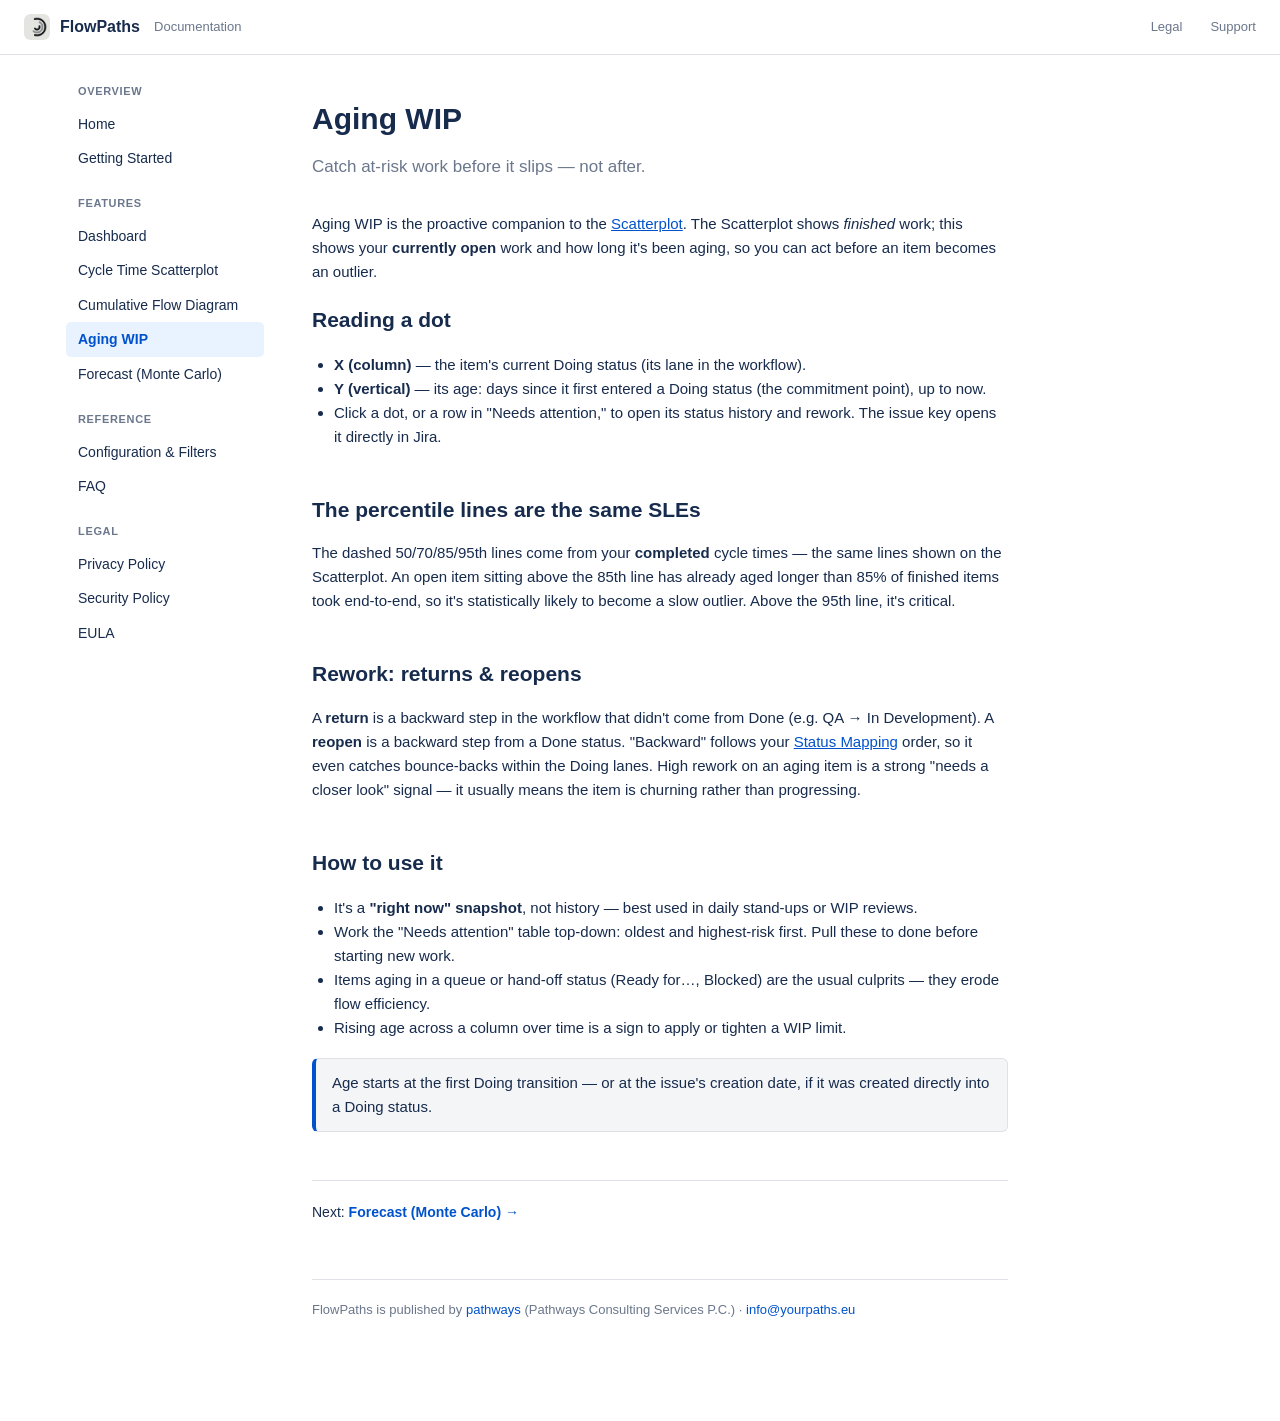
==== aging-wip.html @ b4229305 "Initial FlowPaths user documentation site Home, Getting Started, five feature pages (Dashboard, Scat" ====
<!doctype html>
<html lang="en">
<head>
<meta charset="utf-8">
<meta name="viewport" content="width=device-width, initial-scale=1">
<title>Aging WIP — FlowPaths Documentation</title>
<link rel="stylesheet" href="style.css">
</head>
<body>
<div class="topbar">
  <img src="assets/logo.png" alt="">
  <a class="name" href="index.html">FlowPaths</a>
  <span class="tag">Documentation</span>
  <div class="spacer"></div>
  <a class="ext" href="https://pathways-nb.github.io/flow-metrics-legal/">Legal</a>
  <a class="ext" href="mailto:info@yourpaths.eu">Support</a>
</div>
<div class="layout">
  <nav class="sidebar">
    <h4>Overview</h4>
    <a href="index.html">Home</a>
    <a href="getting-started.html">Getting Started</a>

    <h4>Features</h4>
    <a href="dashboard.html">Dashboard</a>
    <a href="scatterplot.html">Cycle Time Scatterplot</a>
    <a href="cumulative-flow.html">Cumulative Flow Diagram</a>
    <a href="aging-wip.html" class="active">Aging WIP</a>
    <a href="forecast.html">Forecast (Monte Carlo)</a>

    <h4>Reference</h4>
    <a href="configuration.html">Configuration &amp; Filters</a>
    <a href="faq.html">FAQ</a>

    <h4>Legal</h4>
    <a href="https://pathways-nb.github.io/flow-metrics-legal/privacy-policy.html">Privacy Policy</a>
    <a href="https://pathways-nb.github.io/flow-metrics-legal/security-policy.html">Security Policy</a>
    <a href="https://pathways-nb.github.io/flow-metrics-legal/eula.html">EULA</a>
  </nav>

  <main class="content">
    <h1>Aging WIP</h1>
    <p class="lede">Catch at-risk work before it slips — not after.</p>

    <p>
      Aging WIP is the proactive companion to the
      <a href="scatterplot.html">Scatterplot</a>. The Scatterplot shows
      <em>finished</em> work; this shows your <strong>currently open</strong>
      work and how long it's been aging, so you can act before an item
      becomes an outlier.
    </p>

    <h2>Reading a dot</h2>
    <ul>
      <li><strong>X (column)</strong> — the item's current Doing status (its lane in the workflow).</li>
      <li><strong>Y (vertical)</strong> — its age: days since it first entered a Doing status (the commitment point), up to now.</li>
      <li>Click a dot, or a row in "Needs attention," to open its status history and rework. The issue key opens it directly in Jira.</li>
    </ul>

    <h2>The percentile lines are the same SLEs</h2>
    <p>
      The dashed 50/70/85/95th lines come from your <strong>completed</strong>
      cycle times — the same lines shown on the Scatterplot. An open item
      sitting above the 85th line has already aged longer than 85% of
      finished items took end-to-end, so it's statistically likely to become
      a slow outlier. Above the 95th line, it's critical.
    </p>

    <h2>Rework: returns &amp; reopens</h2>
    <p>
      A <strong>return</strong> is a backward step in the workflow that
      didn't come from Done (e.g. QA → In Development). A
      <strong>reopen</strong> is a backward step from a Done status.
      "Backward" follows your <a href="configuration.html">Status Mapping</a>
      order, so it even catches bounce-backs within the Doing lanes. High
      rework on an aging item is a strong "needs a closer look" signal — it
      usually means the item is churning rather than progressing.
    </p>

    <h2>How to use it</h2>
    <ul>
      <li>It's a <strong>"right now" snapshot</strong>, not history — best used in daily stand-ups or WIP reviews.</li>
      <li>Work the "Needs attention" table top-down: oldest and highest-risk first. Pull these to done before starting new work.</li>
      <li>Items aging in a queue or hand-off status (Ready for…, Blocked) are the usual culprits — they erode flow efficiency.</li>
      <li>Rising age across a column over time is a sign to apply or tighten a WIP limit.</li>
    </ul>

    <p class="callout">
      Age starts at the first Doing transition — or at the issue's creation
      date, if it was created directly into a Doing status.
    </p>

    <div class="next-page">
      Next: <a href="forecast.html">Forecast (Monte Carlo) →</a>
    </div>

    <footer class="site-footer">
      FlowPaths is published by <a href="https://yourpaths.eu">pathways</a>
      (Pathways Consulting Services P.C.) &middot;
      <a href="mailto:info@yourpaths.eu">info@yourpaths.eu</a>
    </footer>
  </main>
</div>
</body>
</html>
---- style.css ----
* { box-sizing: border-box; }
:root {
  --blue: #0052CC;
  --ink: #172B4D;
  --muted: #6B778C;
  --border: #DFE1E6;
  --panel: #F4F5F7;
  --bg: #fff;
}
html, body { margin: 0; padding: 0; }
body {
  font-family: -apple-system, BlinkMacSystemFont, "Segoe UI", Roboto, sans-serif;
  color: var(--ink);
  background: var(--bg);
  line-height: 1.6;
}
a { color: var(--blue); }
code {
  background: var(--panel);
  padding: 1px 5px;
  border-radius: 3px;
  font-size: 0.9em;
}
pre {
  background: var(--panel);
  padding: 12px 16px;
  border-radius: 6px;
  overflow-x: auto;
}

/* Top bar */
.topbar {
  display: flex;
  align-items: center;
  gap: 10px;
  padding: 14px 24px;
  border-bottom: 1px solid var(--border);
  position: sticky;
  top: 0;
  background: #fff;
  z-index: 10;
}
.topbar img { width: 26px; height: 26px; border-radius: 6px; }
.topbar .name { font-weight: 700; font-size: 16px; color: var(--ink); text-decoration: none; }
.topbar .tag { color: var(--muted); font-size: 13px; margin-left: 4px; }
.topbar .spacer { flex: 1; }
.topbar .ext { font-size: 13px; color: var(--muted); text-decoration: none; margin-left: 18px; }
.topbar .ext:hover { color: var(--blue); }

/* Layout: sidebar + content */
.layout {
  display: flex;
  max-width: 1180px;
  margin: 0 auto;
}
.sidebar {
  width: 230px;
  flex-shrink: 0;
  padding: 28px 16px 60px;
  position: sticky;
  top: 55px;
  align-self: flex-start;
  max-height: calc(100vh - 55px);
  overflow-y: auto;
}
.sidebar h4 {
  font-size: 11px;
  text-transform: uppercase;
  letter-spacing: 0.06em;
  color: var(--muted);
  margin: 20px 12px 6px;
}
.sidebar h4:first-child { margin-top: 0; }
.sidebar a {
  display: block;
  padding: 6px 12px;
  border-radius: 5px;
  color: var(--ink);
  text-decoration: none;
  font-size: 14px;
}
.sidebar a:hover { background: var(--panel); }
.sidebar a.active { background: #E9F2FF; color: var(--blue); font-weight: 600; }

.content {
  flex: 1;
  min-width: 0;
  padding: 40px 32px 100px;
  max-width: 760px;
}
.content h1 { font-size: 30px; margin: 0 0 10px; }
.content .lede { font-size: 17px; color: var(--muted); margin: 0 0 32px; }
.content h2 { font-size: 21px; margin: 40px 0 12px; padding-top: 4px; }
.content h2:first-of-type { margin-top: 8px; }
.content h3 { font-size: 16px; margin: 26px 0 8px; }
.content p, .content li { color: var(--ink); font-size: 15px; }
.content ul, .content ol { padding-left: 22px; }

/* Cards for home page nav */
.card-grid {
  display: grid;
  grid-template-columns: repeat(auto-fill, minmax(210px, 1fr));
  gap: 14px;
  margin: 22px 0 8px;
}
.card {
  display: block;
  border: 1px solid var(--border);
  border-radius: 8px;
  padding: 16px 16px 18px;
  text-decoration: none;
  color: var(--ink);
}
.card:hover { border-color: var(--blue); box-shadow: 0 1px 4px rgba(9,30,66,0.1); }
.card .card-title { font-weight: 700; font-size: 15px; margin-bottom: 4px; }
.card .card-body { font-size: 13px; color: var(--muted); }

/* Callouts */
.callout {
  border: 1px solid var(--border);
  border-left: 4px solid var(--blue);
  background: var(--panel);
  border-radius: 6px;
  padding: 12px 16px;
  font-size: 14px;
  margin: 18px 0;
}
.callout strong { color: var(--ink); }

/* Steps */
.steps { padding-left: 0; list-style: none; counter-reset: step; }
.steps li {
  counter-increment: step;
  position: relative;
  padding-left: 36px;
  margin-bottom: 16px;
}
.steps li::before {
  content: counter(step);
  position: absolute;
  left: 0;
  top: 0;
  width: 24px;
  height: 24px;
  border-radius: 50%;
  background: var(--blue);
  color: #fff;
  font-size: 12px;
  font-weight: 700;
  display: flex;
  align-items: center;
  justify-content: center;
}

/* Definition table */
table { border-collapse: collapse; width: 100%; margin: 16px 0; font-size: 14px; }
th, td { border: 1px solid var(--border); padding: 8px 10px; text-align: left; vertical-align: top; }
th { background: var(--panel); }

/* FAQ */
.faq-item { border-bottom: 1px solid var(--border); padding: 16px 0; }
.faq-item:first-child { padding-top: 0; }
.faq-q { font-weight: 700; font-size: 15px; margin-bottom: 6px; }

.next-page {
  margin-top: 48px;
  padding-top: 20px;
  border-top: 1px solid var(--border);
  font-size: 14px;
}
.next-page a { text-decoration: none; font-weight: 600; }
.next-page a:hover { text-decoration: underline; }

footer.site-footer {
  margin-top: 56px;
  padding-top: 20px;
  border-top: 1px solid var(--border);
  font-size: 13px;
  color: var(--muted);
}
footer.site-footer a { color: var(--blue); text-decoration: none; }
footer.site-footer a:hover { text-decoration: underline; }

/* Mobile */
@media (max-width: 800px) {
  .layout { flex-direction: column; }
  .sidebar {
    width: auto;
    position: static;
    max-height: none;
    display: flex;
    flex-wrap: wrap;
    gap: 4px;
    padding: 16px;
    border-bottom: 1px solid var(--border);
  }
  .sidebar h4 { display: none; }
  .sidebar a { padding: 5px 10px; font-size: 13px; }
  .content { padding: 28px 20px 60px; max-width: none; }
}
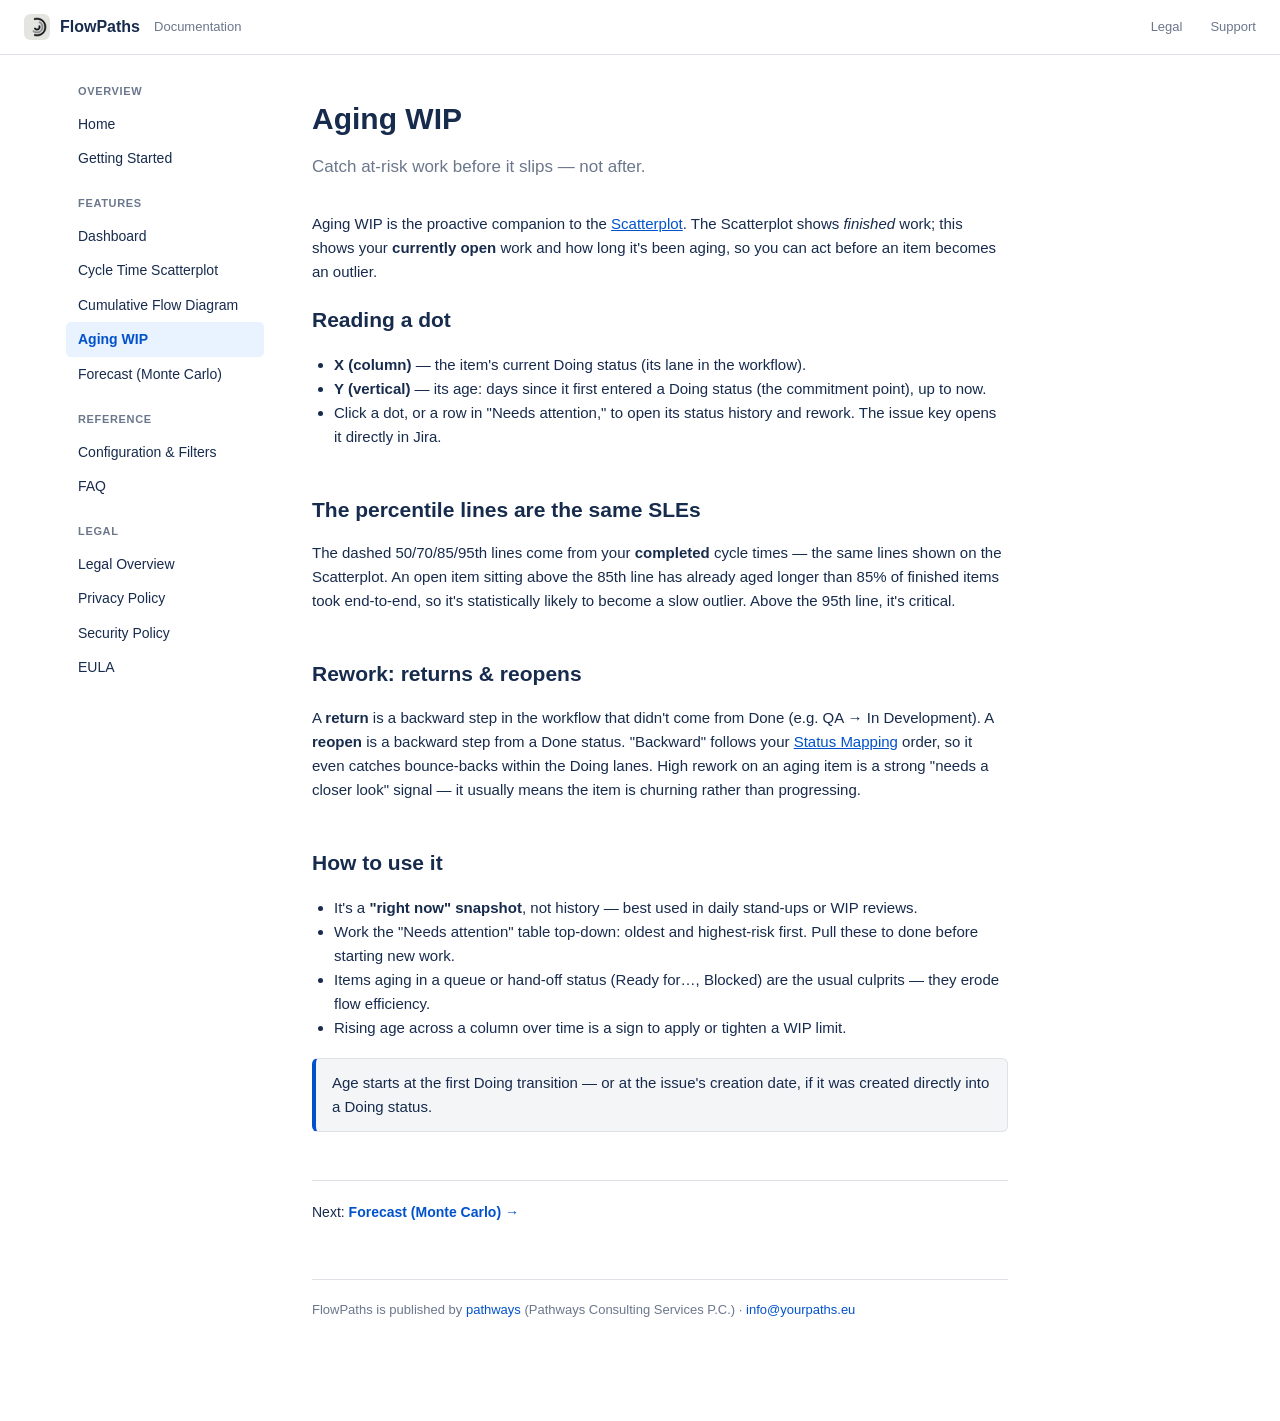
==== commit a42483f1: "Add Legal Overview link to sidebar's Legal section Completes the cross-site navigation loop with flo" ====
--- a/aging-wip.html
+++ b/aging-wip.html
@@ -33,6 +33,7 @@
     <a href="faq.html">FAQ</a>
 
     <h4>Legal</h4>
+    <a href="https://pathways-nb.github.io/flow-metrics-legal/">Legal Overview</a>
     <a href="https://pathways-nb.github.io/flow-metrics-legal/privacy-policy.html">Privacy Policy</a>
     <a href="https://pathways-nb.github.io/flow-metrics-legal/security-policy.html">Security Policy</a>
     <a href="https://pathways-nb.github.io/flow-metrics-legal/eula.html">EULA</a>
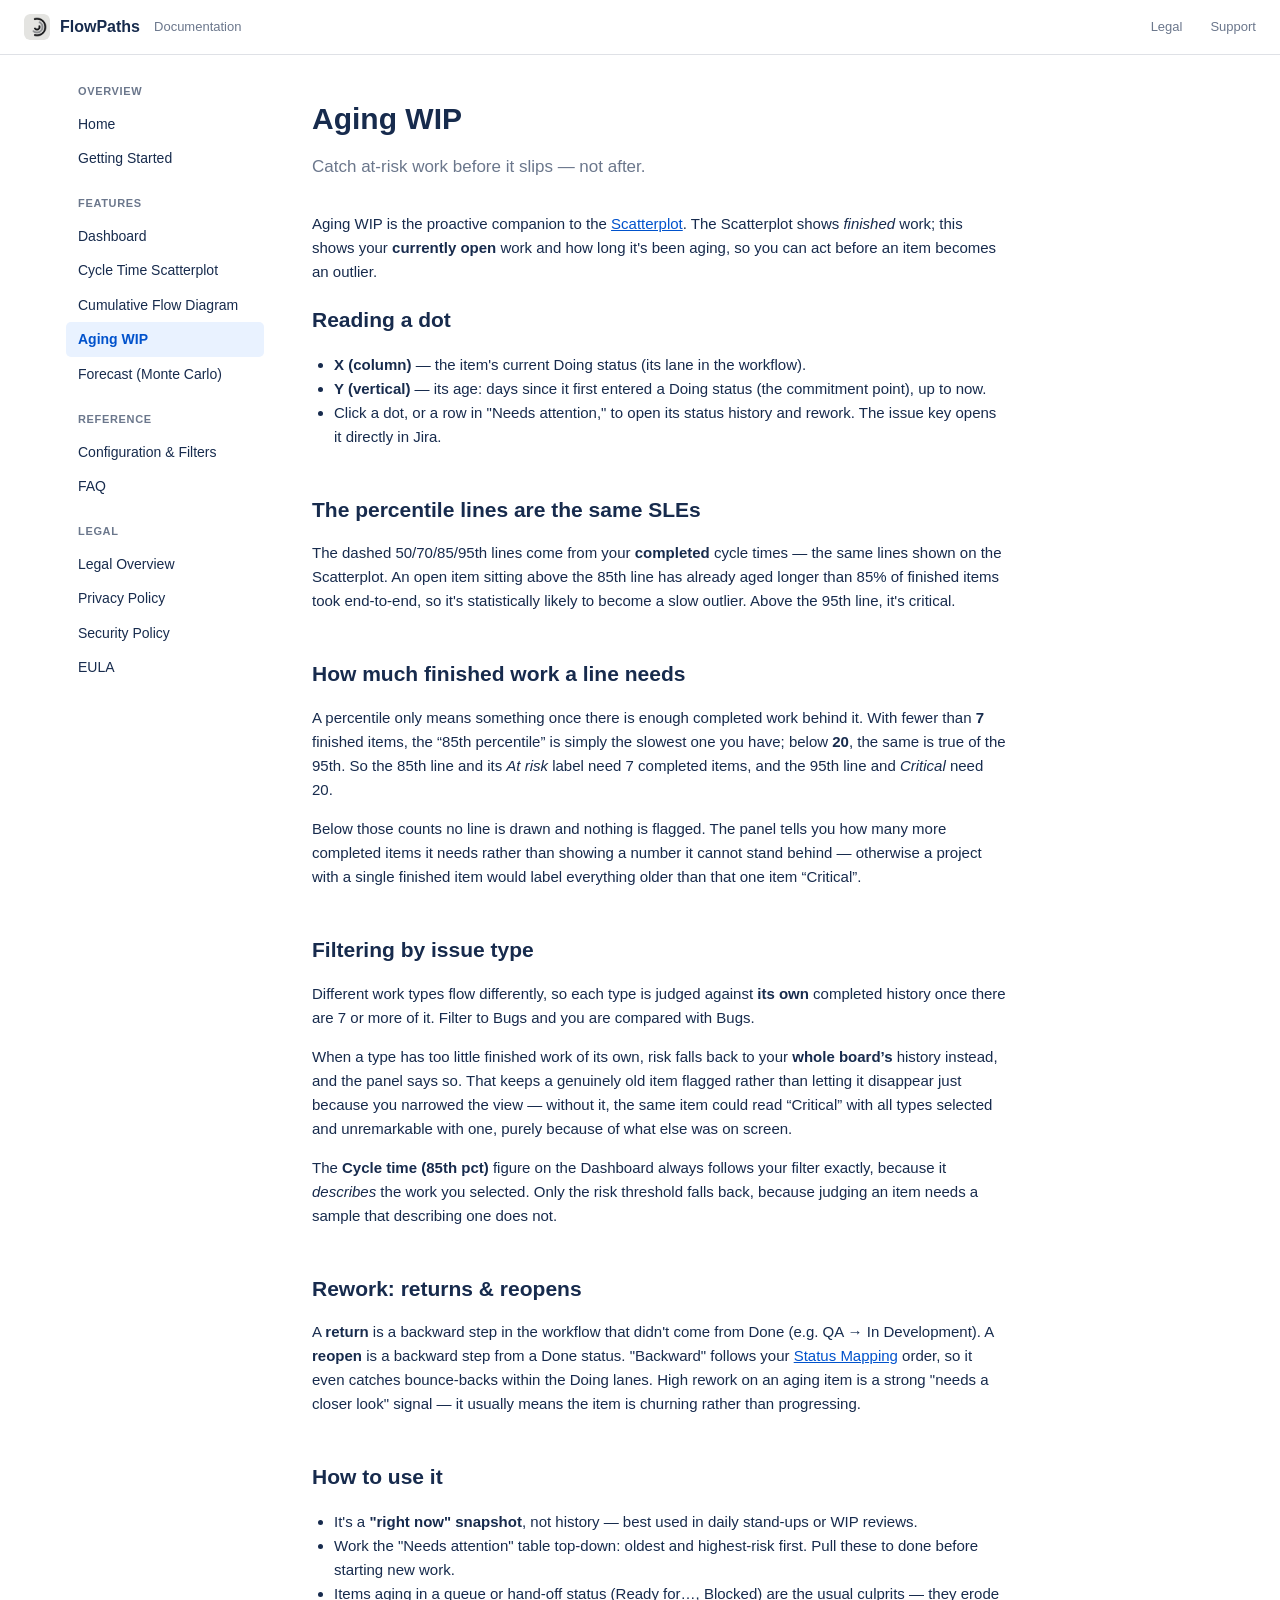
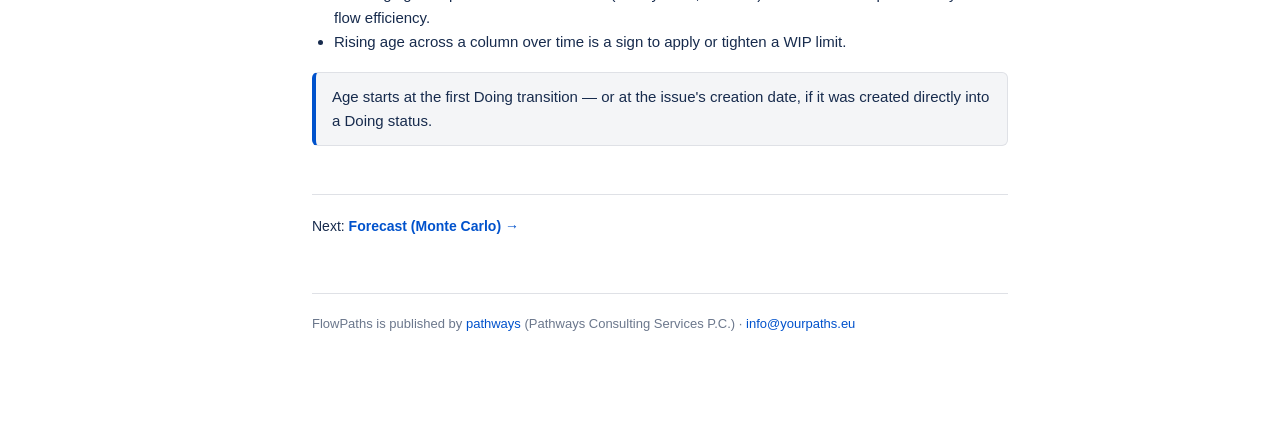
==== commit 22a8c4f4: "Document how much finished work a risk flag needs Adds the sample requirement (7 completed items for" ====
--- a/aging-wip.html
+++ b/aging-wip.html
@@ -67,6 +67,44 @@
       a slow outlier. Above the 95th line, it's critical.
     </p>
 
+    <h2>How much finished work a line needs</h2>
+    <p>
+      A percentile only means something once there is enough completed work
+      behind it. With fewer than <strong>7</strong> finished items, the
+      &ldquo;85th percentile&rdquo; is simply the slowest one you have; below
+      <strong> 20</strong>, the same is true of the 95th. So the 85th line and
+      its <em>At risk</em> label need 7 completed items, and the 95th line and
+      <em>Critical</em> need 20.
+    </p>
+    <p>
+      Below those counts no line is drawn and nothing is flagged. The panel
+      tells you how many more completed items it needs rather than showing a
+      number it cannot stand behind &mdash; otherwise a project with a single
+      finished item would label everything older than that one item
+      &ldquo;Critical&rdquo;.
+    </p>
+
+    <h2>Filtering by issue type</h2>
+    <p>
+      Different work types flow differently, so each type is judged against
+      <strong> its own</strong> completed history once there are 7 or more of
+      it. Filter to Bugs and you are compared with Bugs.
+    </p>
+    <p>
+      When a type has too little finished work of its own, risk falls back to
+      your <strong>whole board&rsquo;s</strong> history instead, and the panel
+      says so. That keeps a genuinely old item flagged rather than letting it
+      disappear just because you narrowed the view &mdash; without it, the same
+      item could read &ldquo;Critical&rdquo; with all types selected and
+      unremarkable with one, purely because of what else was on screen.
+    </p>
+    <p>
+      The <strong>Cycle time (85th pct)</strong> figure on the Dashboard always
+      follows your filter exactly, because it <em>describes</em> the work you
+      selected. Only the risk threshold falls back, because judging an item
+      needs a sample that describing one does not.
+    </p>
+
     <h2>Rework: returns &amp; reopens</h2>
     <p>
       A <strong>return</strong> is a backward step in the workflow that
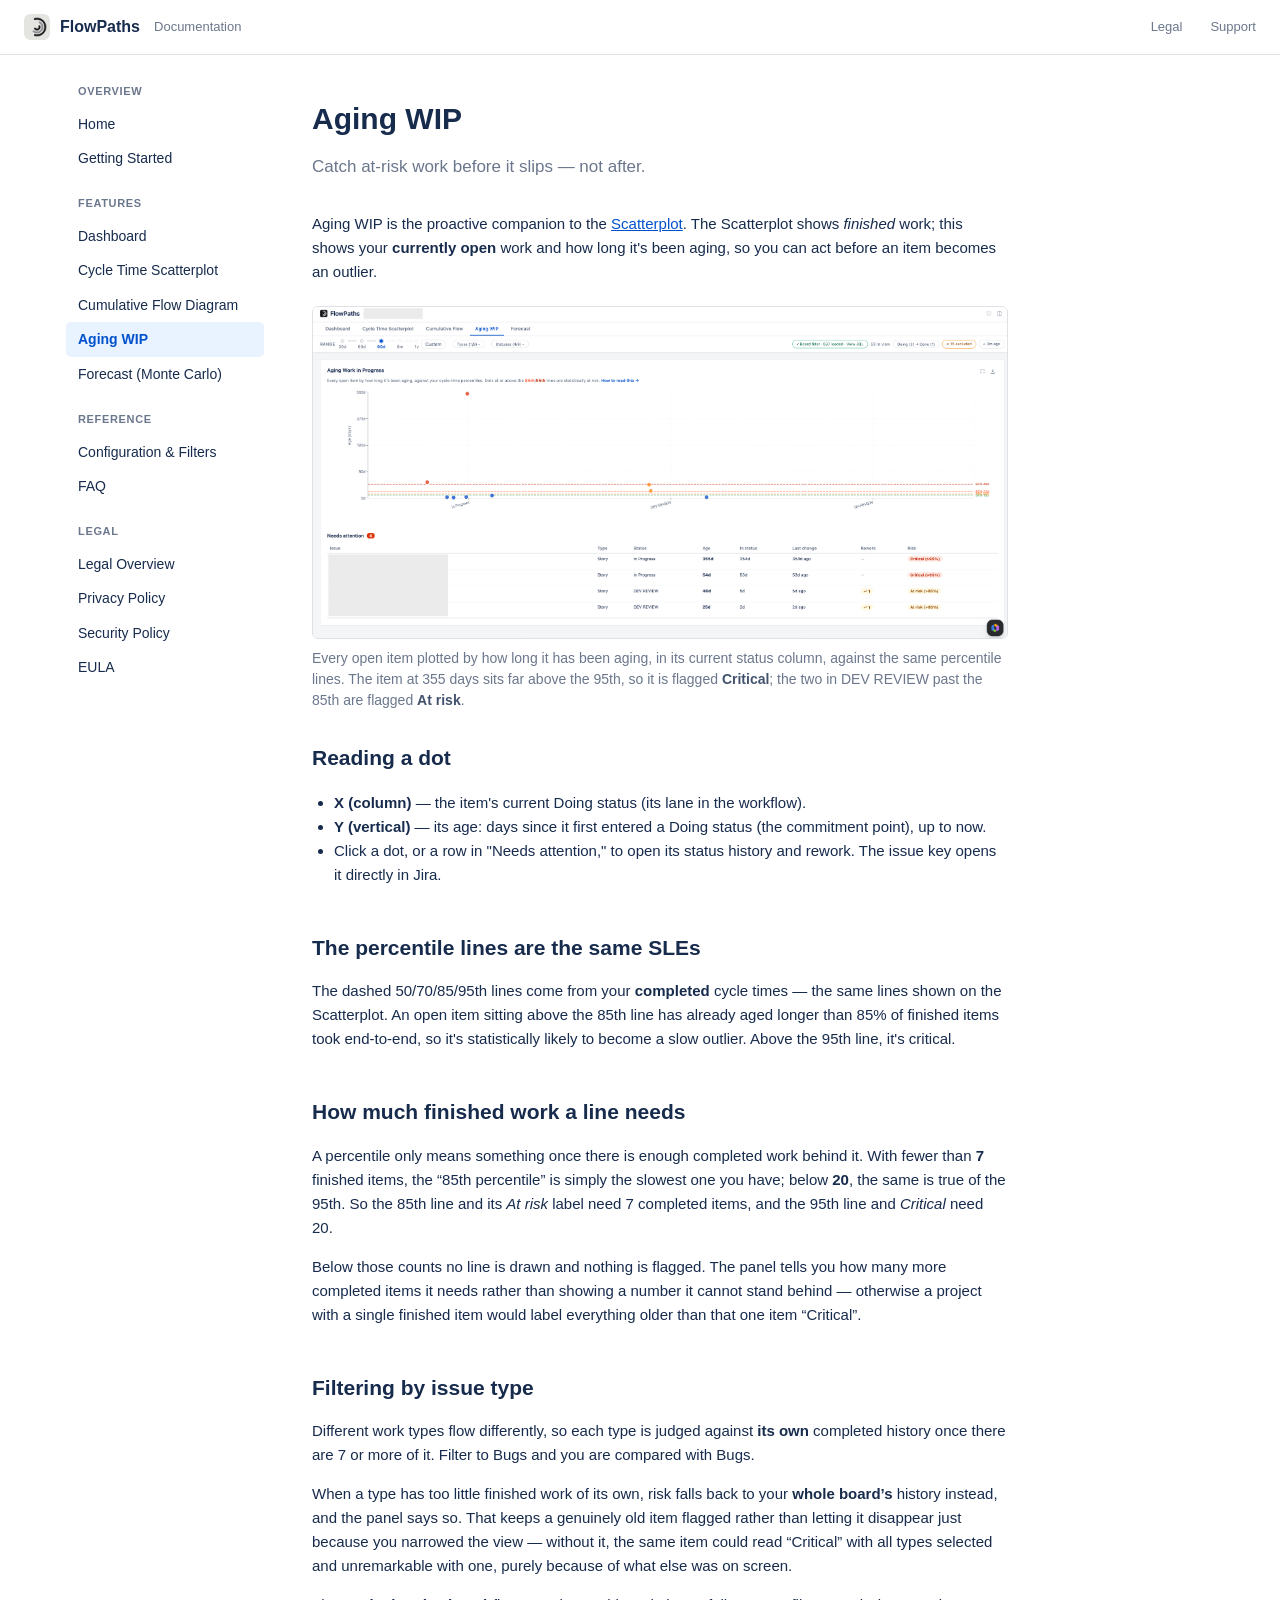
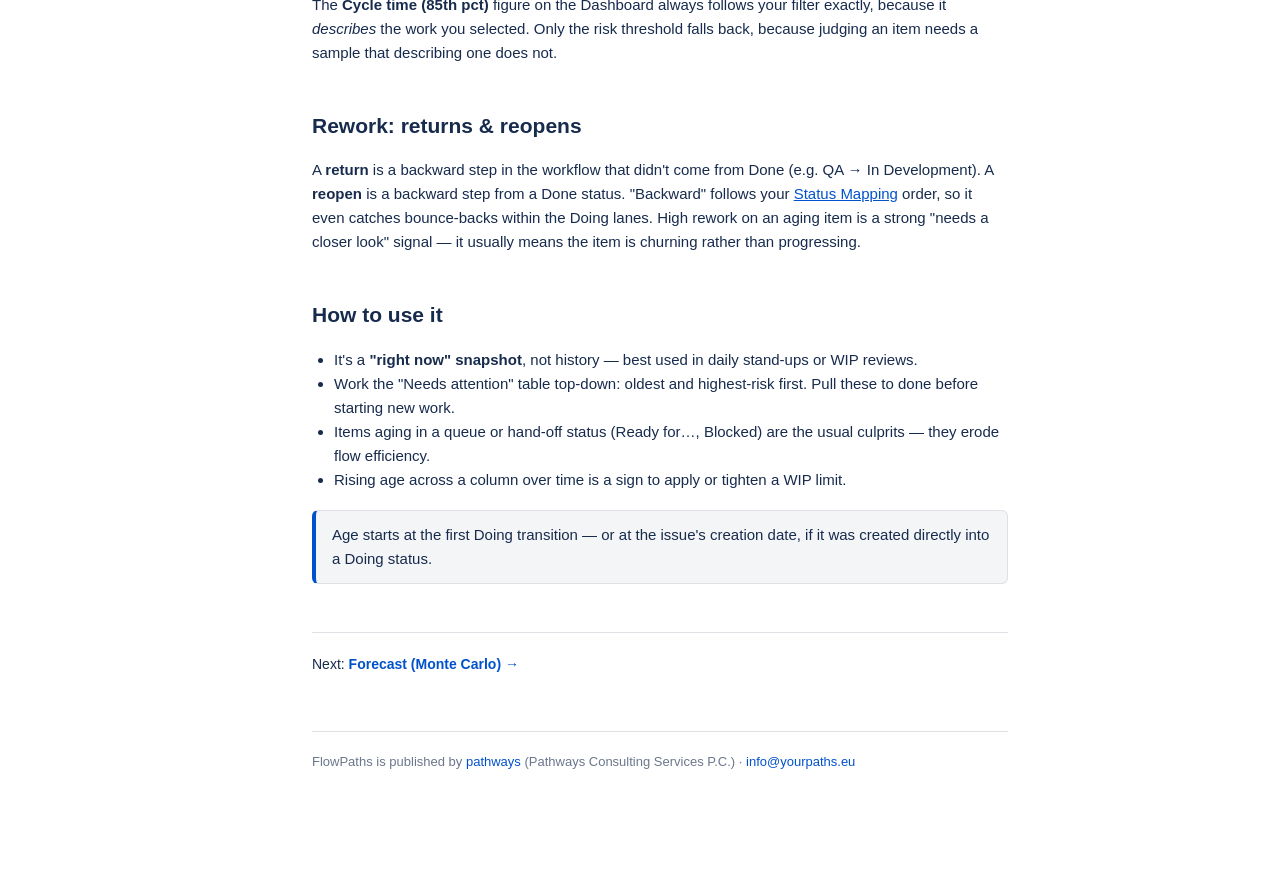
==== commit b5169e10: "Show the app instead of only describing it Thirteen screenshots across seven pages. Every one is red" ====
--- a/aging-wip.html
+++ b/aging-wip.html
@@ -50,6 +50,11 @@
       work and how long it's been aging, so you can act before an item
       becomes an outlier.
     </p>
+
+    <figure class="shot">
+      <img src="assets/img/aging-wip.png" alt="Aging WIP chart with items plotted by age against percentile lines, and the Needs attention table" loading="lazy">
+      <figcaption>Every open item plotted by how long it has been aging, in its current status column, against the same percentile lines. The item at 355 days sits far above the 95th, so it is flagged <strong>Critical</strong>; the two in DEV REVIEW past the 85th are flagged <strong>At risk</strong>.</figcaption>
+    </figure>
 
     <h2>Reading a dot</h2>
     <ul>
--- a/style.css
+++ b/style.css
@@ -198,3 +198,26 @@
   .sidebar a { padding: 5px 10px; font-size: 13px; }
   .content { padding: 28px 20px 60px; max-width: none; }
 }
+
+/* ── Screenshots ──────────────────────────────────────────────────────────
+   Every screenshot is redacted: board name, issue keys and summaries are
+   blanked. Only generic workflow statuses and issue types remain visible. */
+.shot { margin: 22px 0 26px; }
+.shot img {
+  display: block;
+  width: 100%;
+  height: auto;
+  border: 1px solid #DFE1E6;
+  border-radius: 6px;
+  background: #fff;
+}
+.shot figcaption {
+  margin-top: 9px;
+  font-size: 14px;
+  line-height: 1.5;
+  color: #6B778C;
+}
+.shot figcaption strong { color: #42526E; }
+@media (prefers-color-scheme: dark) {
+  .shot img { border-color: #2C333A; }
+}
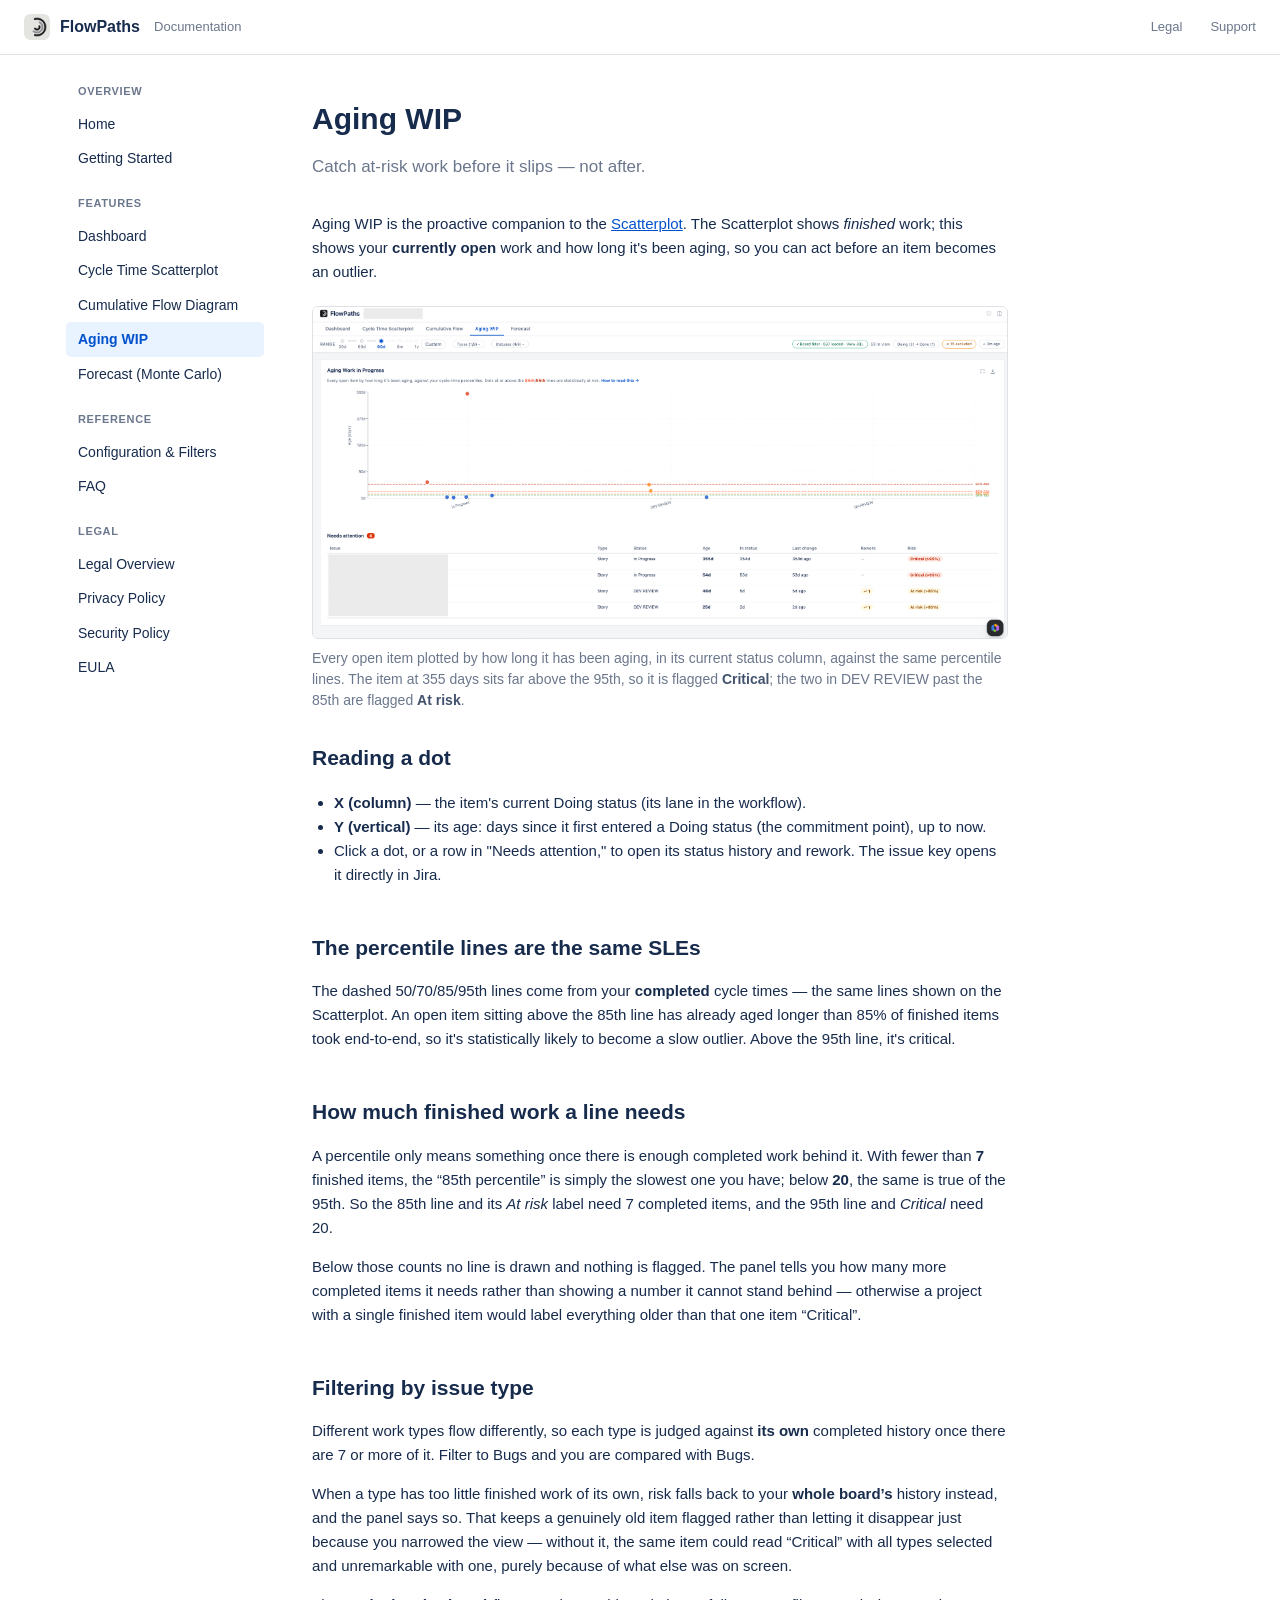
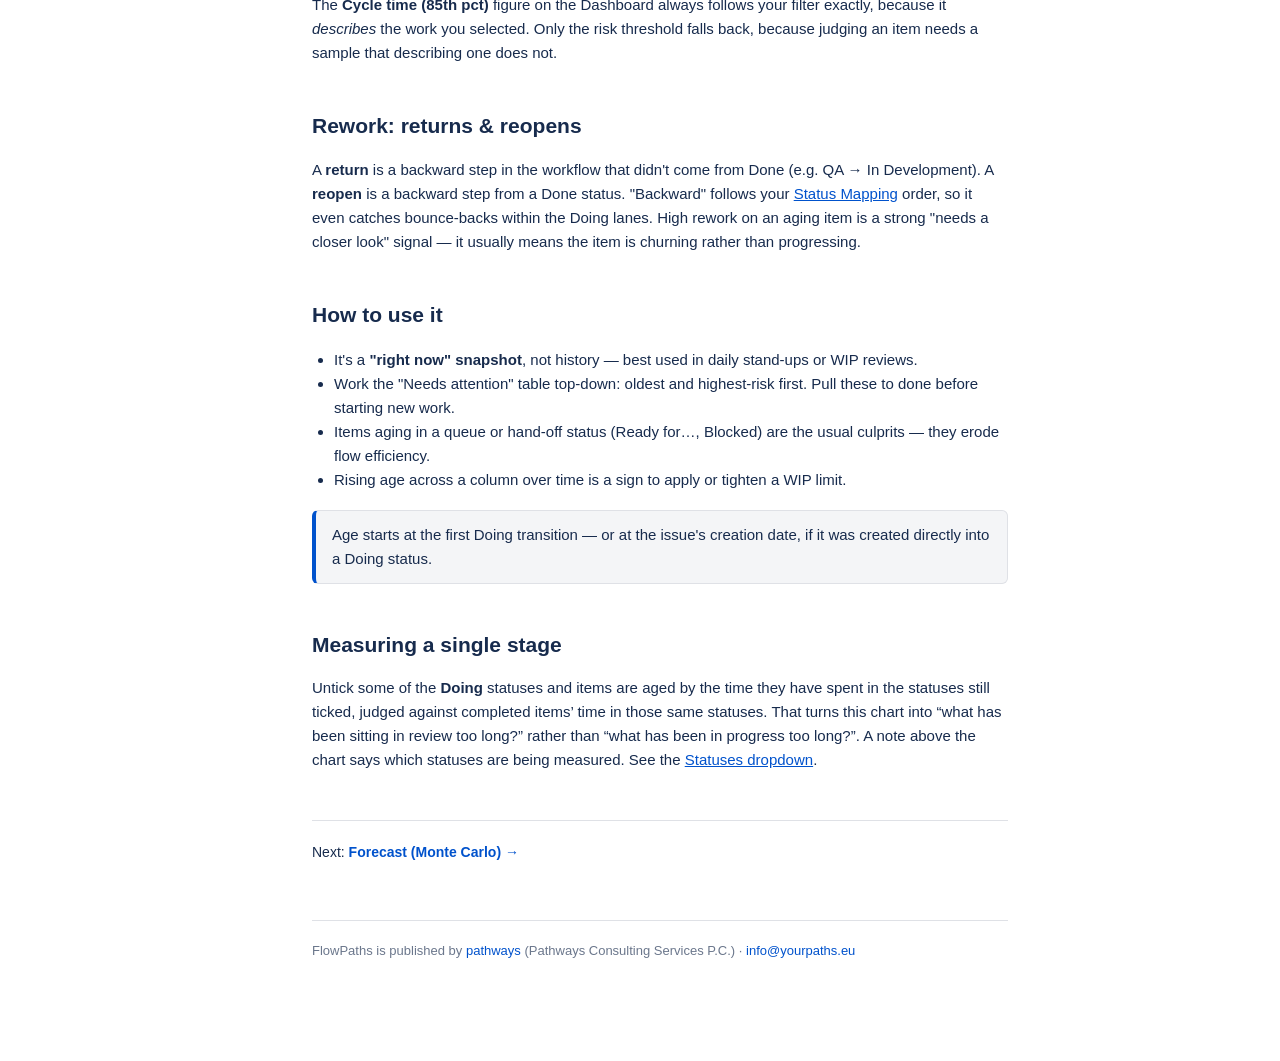
==== commit de6241bb: "Document the status measure, CSV export and what happens if a subscription lapses The app moved from" ====
--- a/aging-wip.html
+++ b/aging-wip.html
@@ -134,6 +134,16 @@
       date, if it was created directly into a Doing status.
     </p>
 
+    <h2 id="measure">Measuring a single stage</h2>
+    <p>
+      Untick some of the <strong>Doing</strong> statuses and items are aged by
+      the time they have spent in the statuses still ticked, judged against
+      completed items&rsquo; time in those same statuses. That turns this chart
+      into &ldquo;what has been sitting in review too long?&rdquo; rather than
+      &ldquo;what has been in progress too long?&rdquo;. A note above the chart
+      says which statuses are being measured. See the <a href="configuration.html#statuses">Statuses dropdown</a>.
+    </p>
+
     <div class="next-page">
       Next: <a href="forecast.html">Forecast (Monte Carlo) →</a>
     </div>
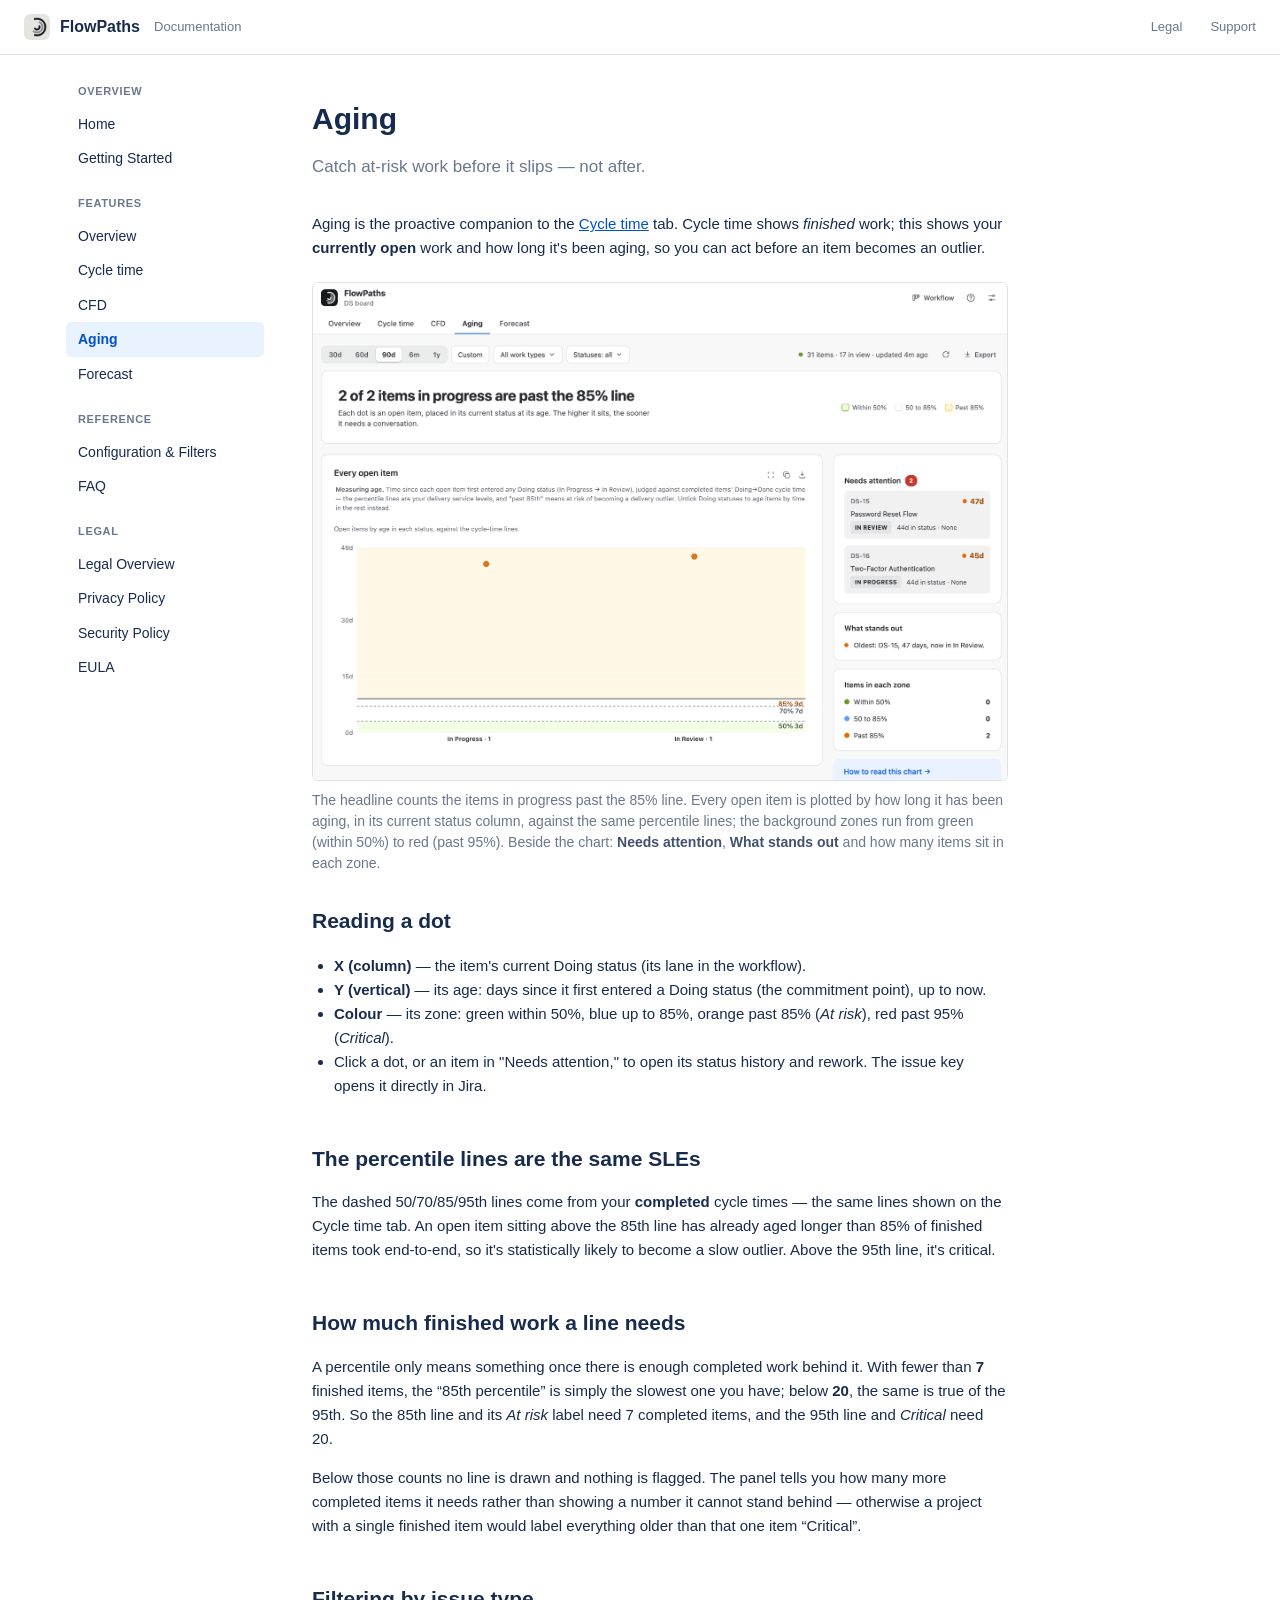
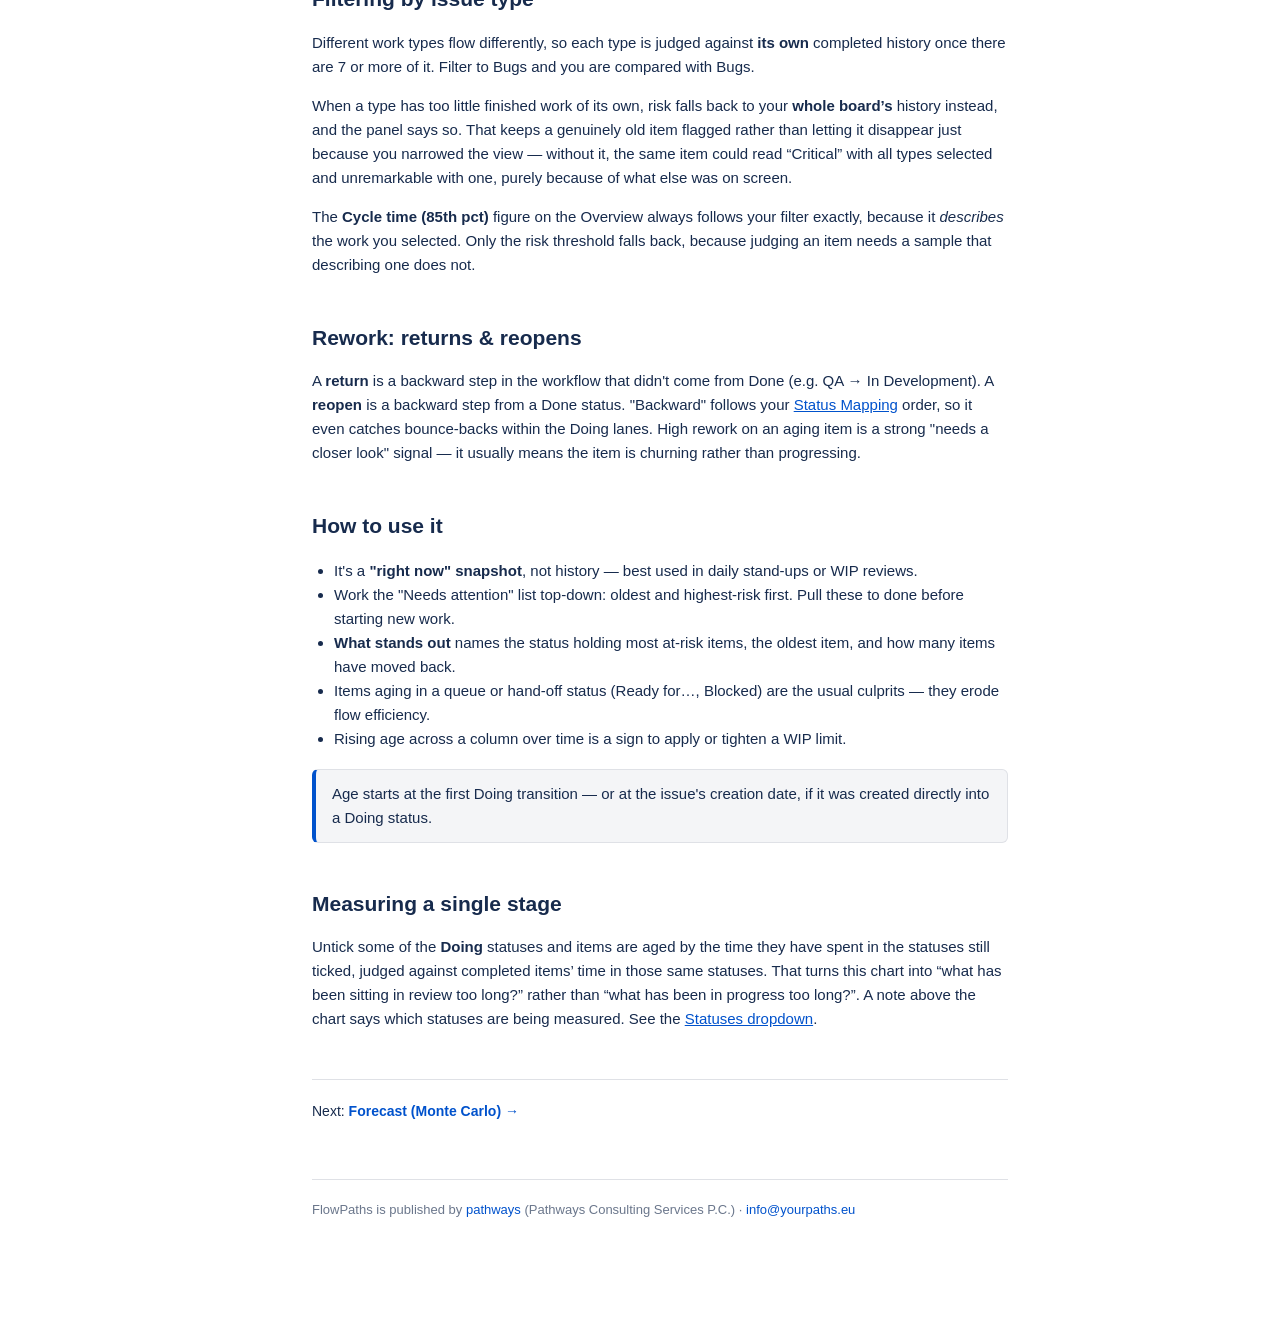
==== commit eb3406b6: "Update the docs for the 5.11.0 redesign Tab names follow the app (Overview, Cycle time, CFD, Aging, " ====
--- a/aging-wip.html
+++ b/aging-wip.html
@@ -3,7 +3,7 @@
 <head>
 <meta charset="utf-8">
 <meta name="viewport" content="width=device-width, initial-scale=1">
-<title>Aging WIP — FlowPaths Documentation</title>
+<title>Aging — FlowPaths Documentation</title>
 <link rel="stylesheet" href="style.css">
 </head>
 <body>
@@ -22,11 +22,11 @@
     <a href="getting-started.html">Getting Started</a>
 
     <h4>Features</h4>
-    <a href="dashboard.html">Dashboard</a>
-    <a href="scatterplot.html">Cycle Time Scatterplot</a>
-    <a href="cumulative-flow.html">Cumulative Flow Diagram</a>
-    <a href="aging-wip.html" class="active">Aging WIP</a>
-    <a href="forecast.html">Forecast (Monte Carlo)</a>
+    <a href="dashboard.html">Overview</a>
+    <a href="scatterplot.html">Cycle time</a>
+    <a href="cumulative-flow.html">CFD</a>
+    <a href="aging-wip.html" class="active">Aging</a>
+    <a href="forecast.html">Forecast</a>
 
     <h4>Reference</h4>
     <a href="configuration.html">Configuration &amp; Filters</a>
@@ -40,33 +40,34 @@
   </nav>
 
   <main class="content">
-    <h1>Aging WIP</h1>
+    <h1>Aging</h1>
     <p class="lede">Catch at-risk work before it slips — not after.</p>
 
     <p>
-      Aging WIP is the proactive companion to the
-      <a href="scatterplot.html">Scatterplot</a>. The Scatterplot shows
+      Aging is the proactive companion to the
+      <a href="scatterplot.html">Cycle time</a> tab. Cycle time shows
       <em>finished</em> work; this shows your <strong>currently open</strong>
       work and how long it's been aging, so you can act before an item
       becomes an outlier.
     </p>
 
     <figure class="shot">
-      <img src="assets/img/aging-wip.png" alt="Aging WIP chart with items plotted by age against percentile lines, and the Needs attention table" loading="lazy">
-      <figcaption>Every open item plotted by how long it has been aging, in its current status column, against the same percentile lines. The item at 355 days sits far above the 95th, so it is flagged <strong>Critical</strong>; the two in DEV REVIEW past the 85th are flagged <strong>At risk</strong>.</figcaption>
+      <img src="assets/img/aging-wip.png" alt="Aging tab: open items plotted by age in coloured zones, with Needs attention and findings beside the chart" loading="lazy">
+      <figcaption>The headline counts the items in progress past the 85% line. Every open item is plotted by how long it has been aging, in its current status column, against the same percentile lines; the background zones run from green (within 50%) to red (past 95%). Beside the chart: <strong>Needs attention</strong>, <strong>What stands out</strong> and how many items sit in each zone.</figcaption>
     </figure>
 
     <h2>Reading a dot</h2>
     <ul>
       <li><strong>X (column)</strong> — the item's current Doing status (its lane in the workflow).</li>
       <li><strong>Y (vertical)</strong> — its age: days since it first entered a Doing status (the commitment point), up to now.</li>
-      <li>Click a dot, or a row in "Needs attention," to open its status history and rework. The issue key opens it directly in Jira.</li>
+      <li><strong>Colour</strong> — its zone: green within 50%, blue up to 85%, orange past 85% (<em>At risk</em>), red past 95% (<em>Critical</em>).</li>
+      <li>Click a dot, or an item in "Needs attention," to open its status history and rework. The issue key opens it directly in Jira.</li>
     </ul>
 
     <h2>The percentile lines are the same SLEs</h2>
     <p>
       The dashed 50/70/85/95th lines come from your <strong>completed</strong>
-      cycle times — the same lines shown on the Scatterplot. An open item
+      cycle times — the same lines shown on the Cycle time tab. An open item
       sitting above the 85th line has already aged longer than 85% of
       finished items took end-to-end, so it's statistically likely to become
       a slow outlier. Above the 95th line, it's critical.
@@ -104,7 +105,7 @@
       unremarkable with one, purely because of what else was on screen.
     </p>
     <p>
-      The <strong>Cycle time (85th pct)</strong> figure on the Dashboard always
+      The <strong>Cycle time (85th pct)</strong> figure on the Overview always
       follows your filter exactly, because it <em>describes</em> the work you
       selected. Only the risk threshold falls back, because judging an item
       needs a sample that describing one does not.
@@ -124,7 +125,8 @@
     <h2>How to use it</h2>
     <ul>
       <li>It's a <strong>"right now" snapshot</strong>, not history — best used in daily stand-ups or WIP reviews.</li>
-      <li>Work the "Needs attention" table top-down: oldest and highest-risk first. Pull these to done before starting new work.</li>
+      <li>Work the "Needs attention" list top-down: oldest and highest-risk first. Pull these to done before starting new work.</li>
+      <li><strong>What stands out</strong> names the status holding most at-risk items, the oldest item, and how many items have moved back.</li>
       <li>Items aging in a queue or hand-off status (Ready for…, Blocked) are the usual culprits — they erode flow efficiency.</li>
       <li>Rising age across a column over time is a sign to apply or tighten a WIP limit.</li>
     </ul>
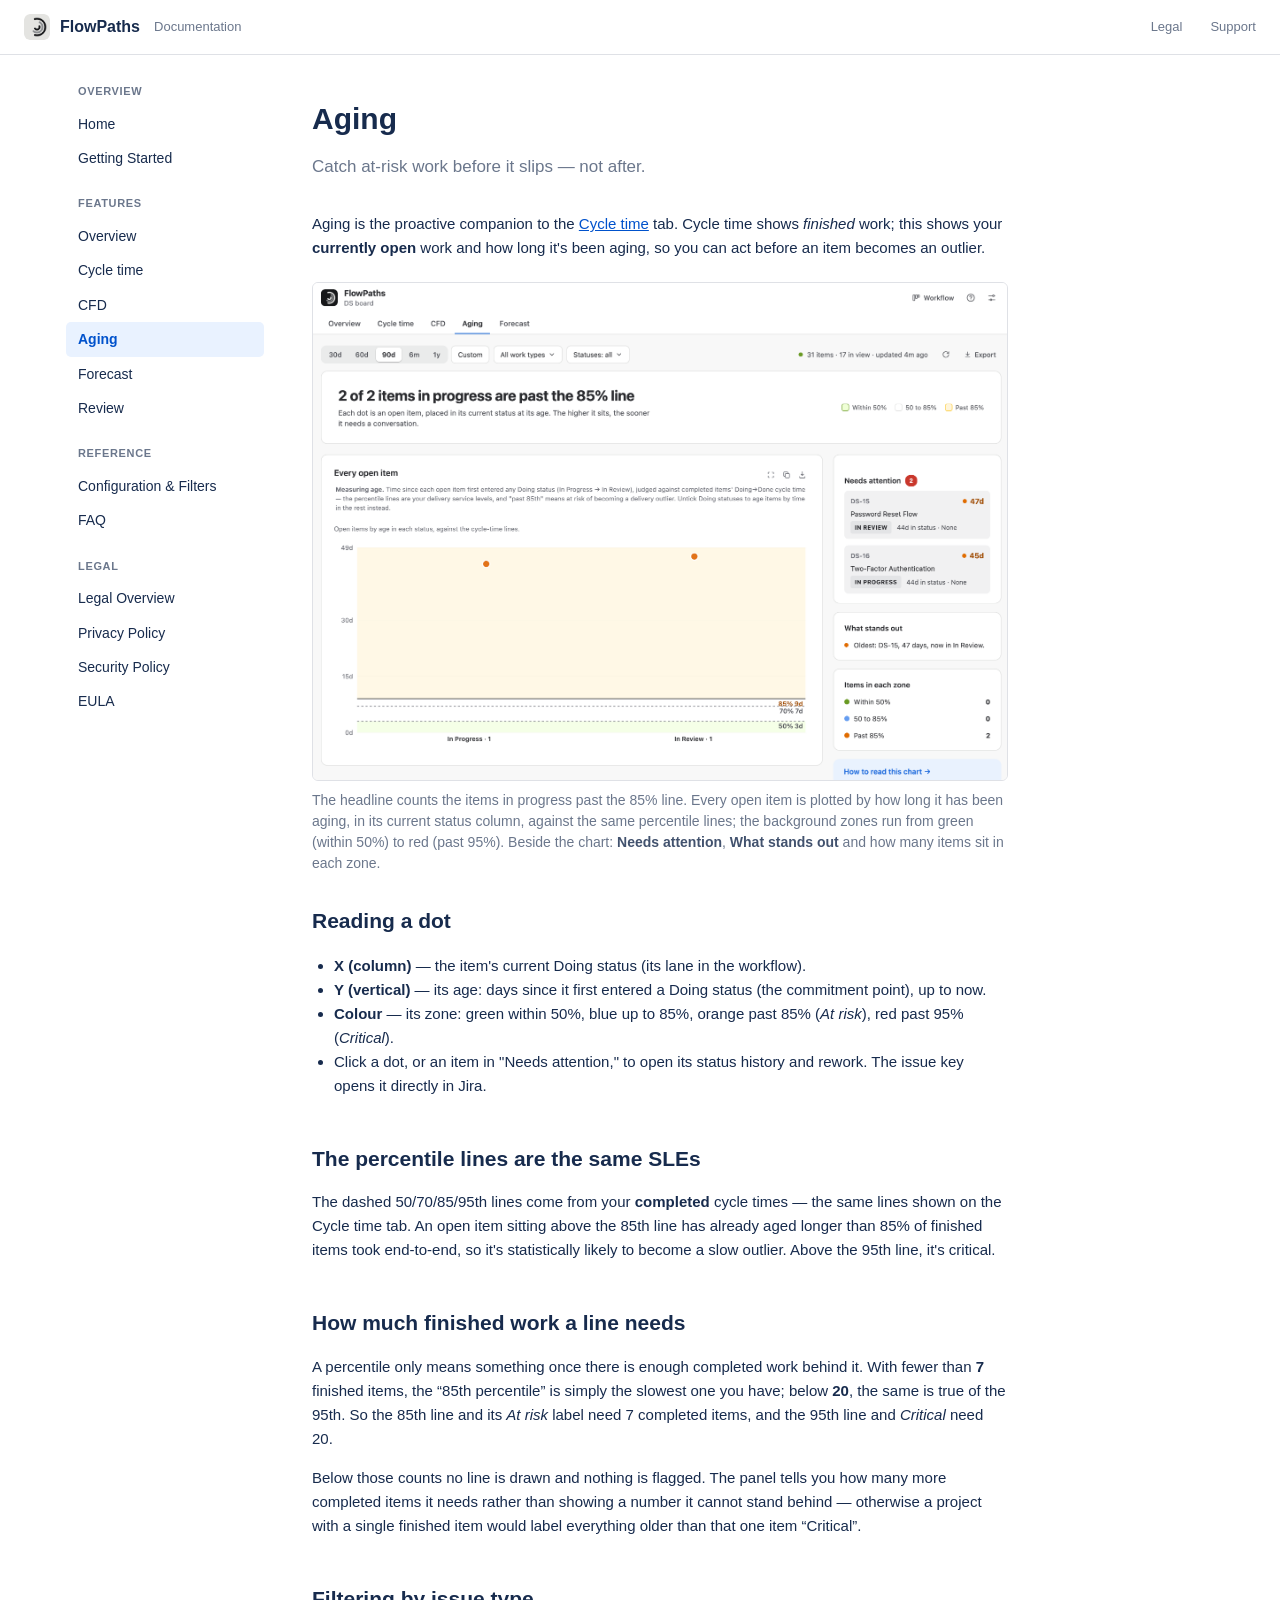
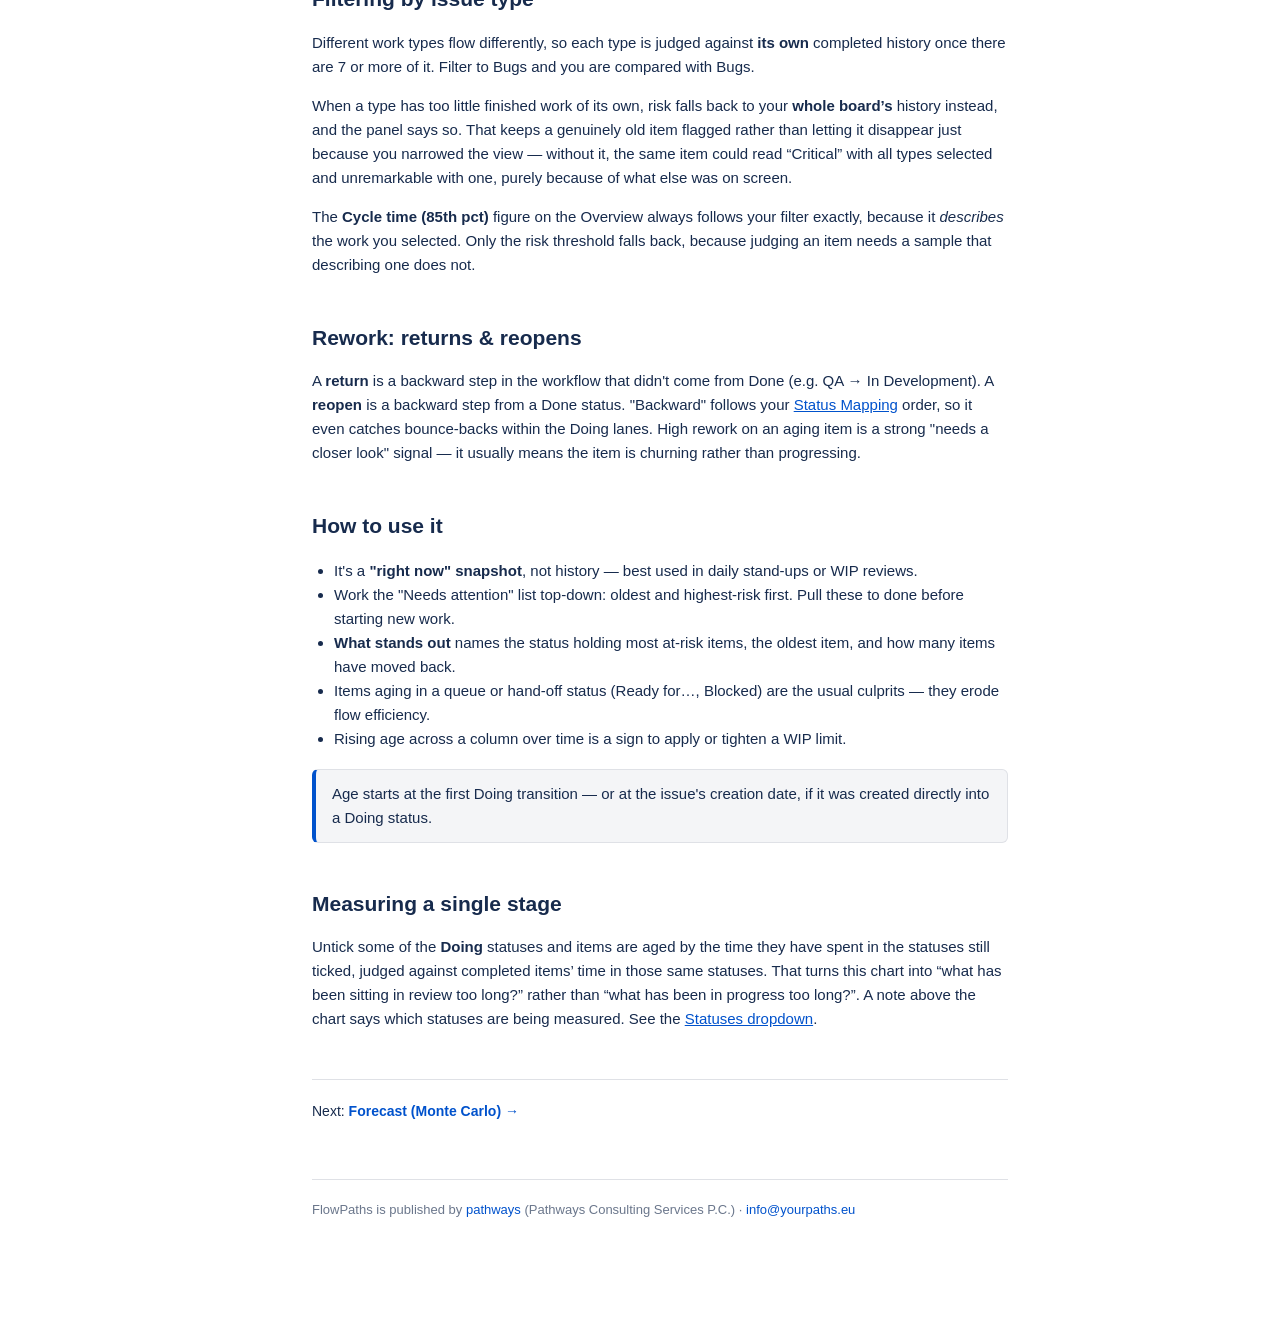
==== commit c4325b1e: "Document the Review tab (production 5.14.0) New review.html: choosing a sprint or week, how committe" ====
--- a/aging-wip.html
+++ b/aging-wip.html
@@ -27,6 +27,7 @@
     <a href="cumulative-flow.html">CFD</a>
     <a href="aging-wip.html" class="active">Aging</a>
     <a href="forecast.html">Forecast</a>
+    <a href="review.html">Review</a>
 
     <h4>Reference</h4>
     <a href="configuration.html">Configuration &amp; Filters</a>
